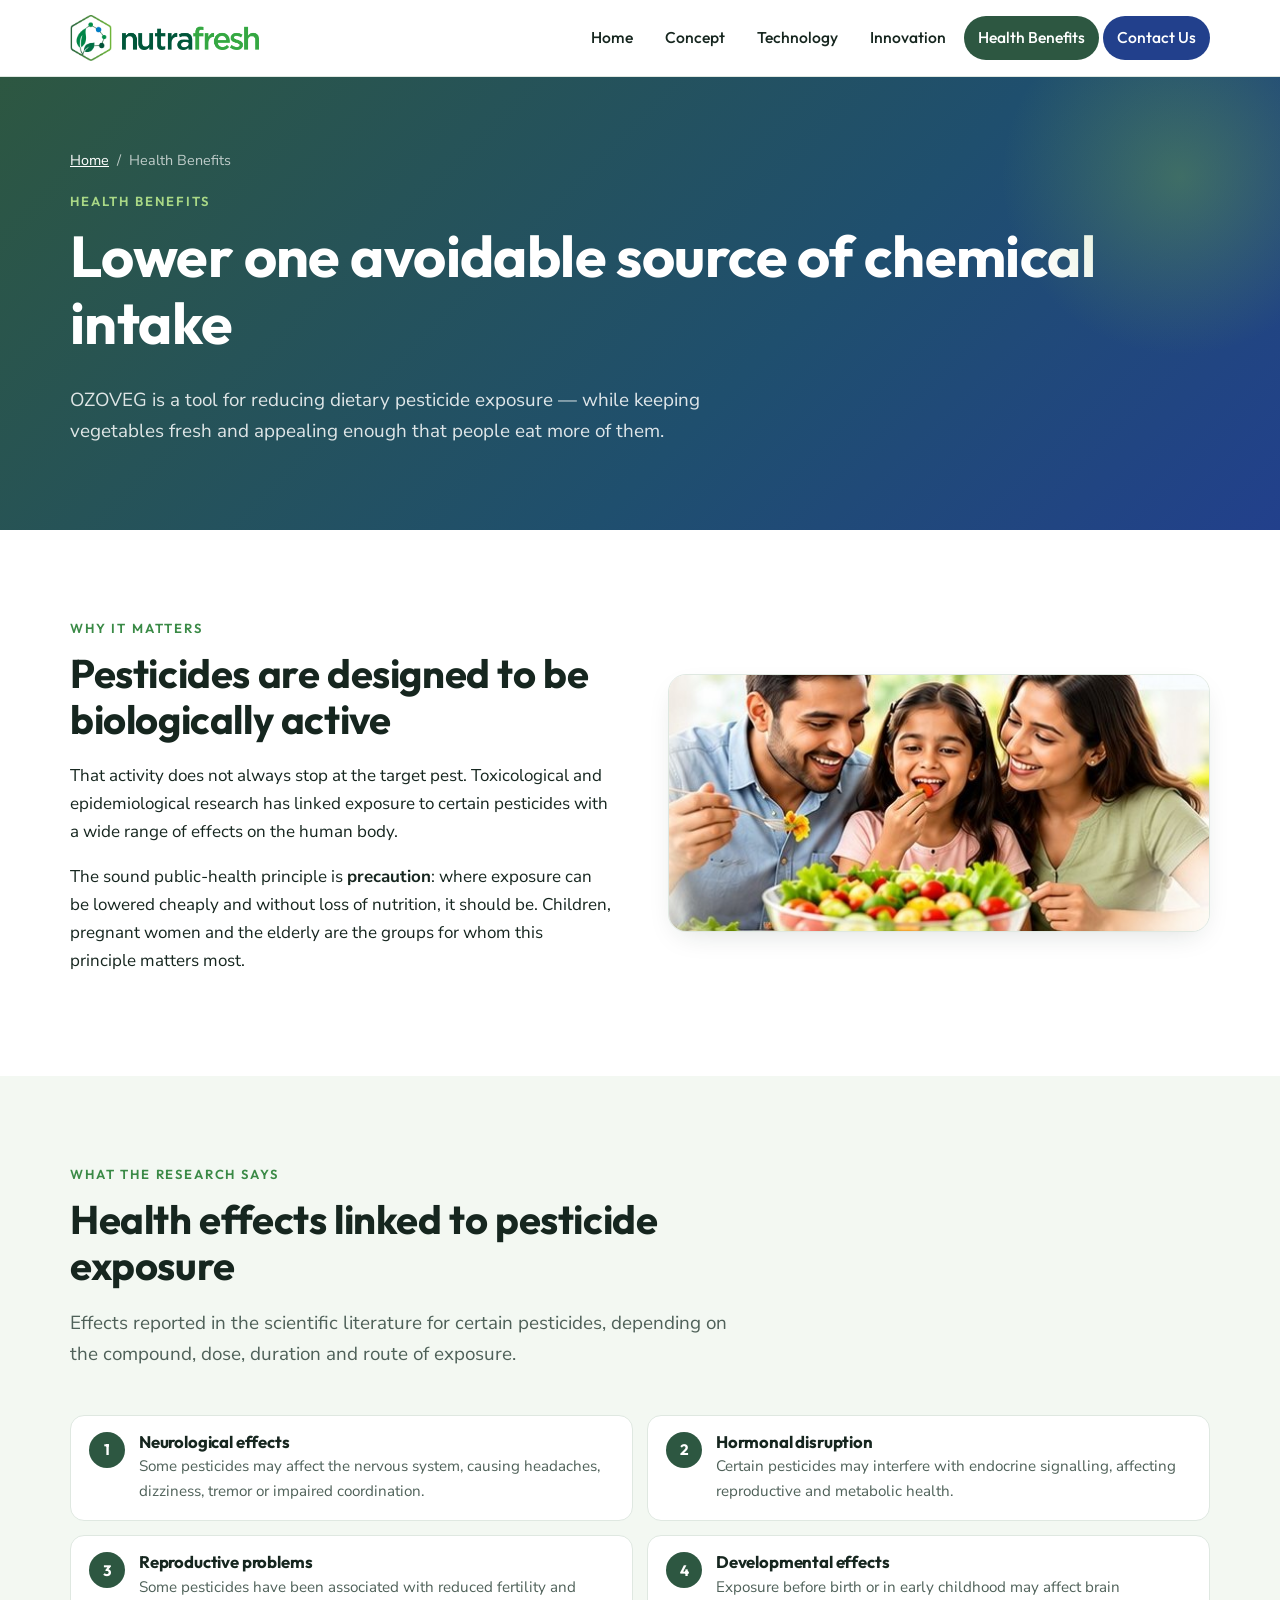
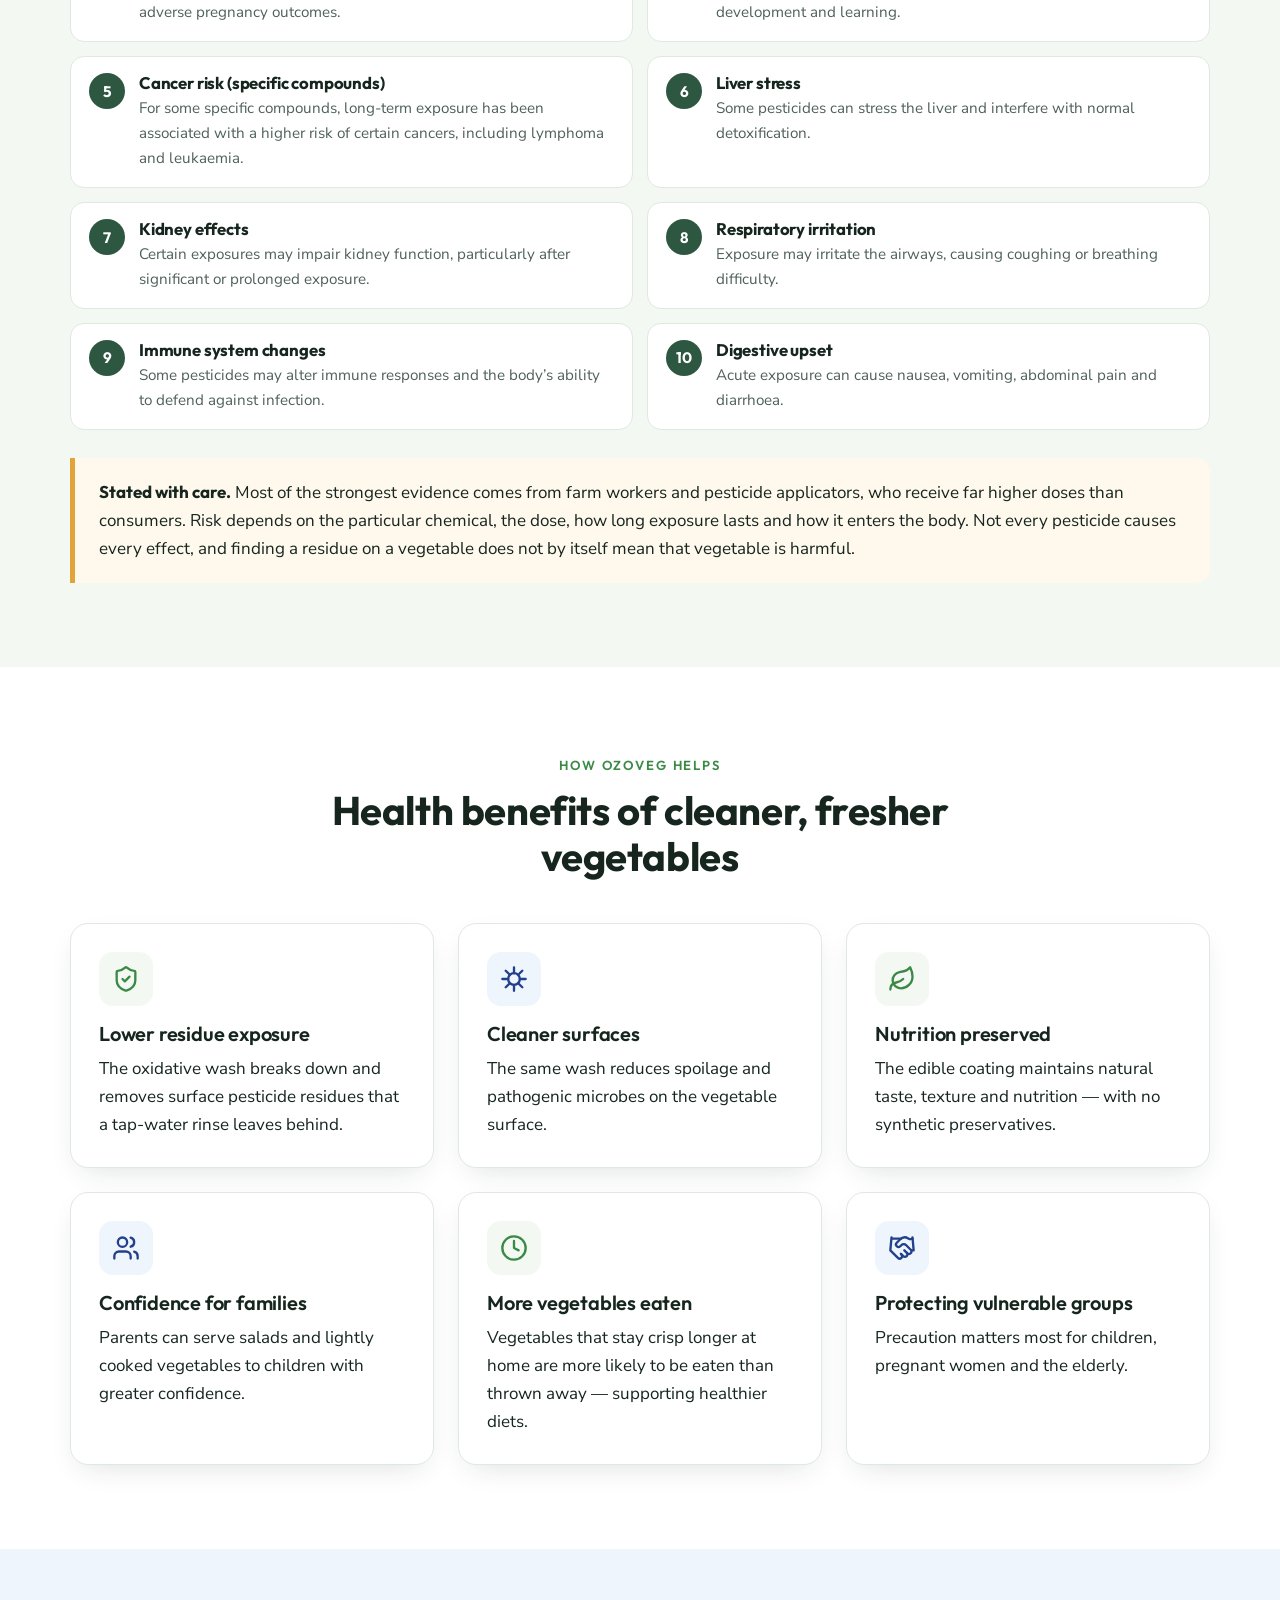
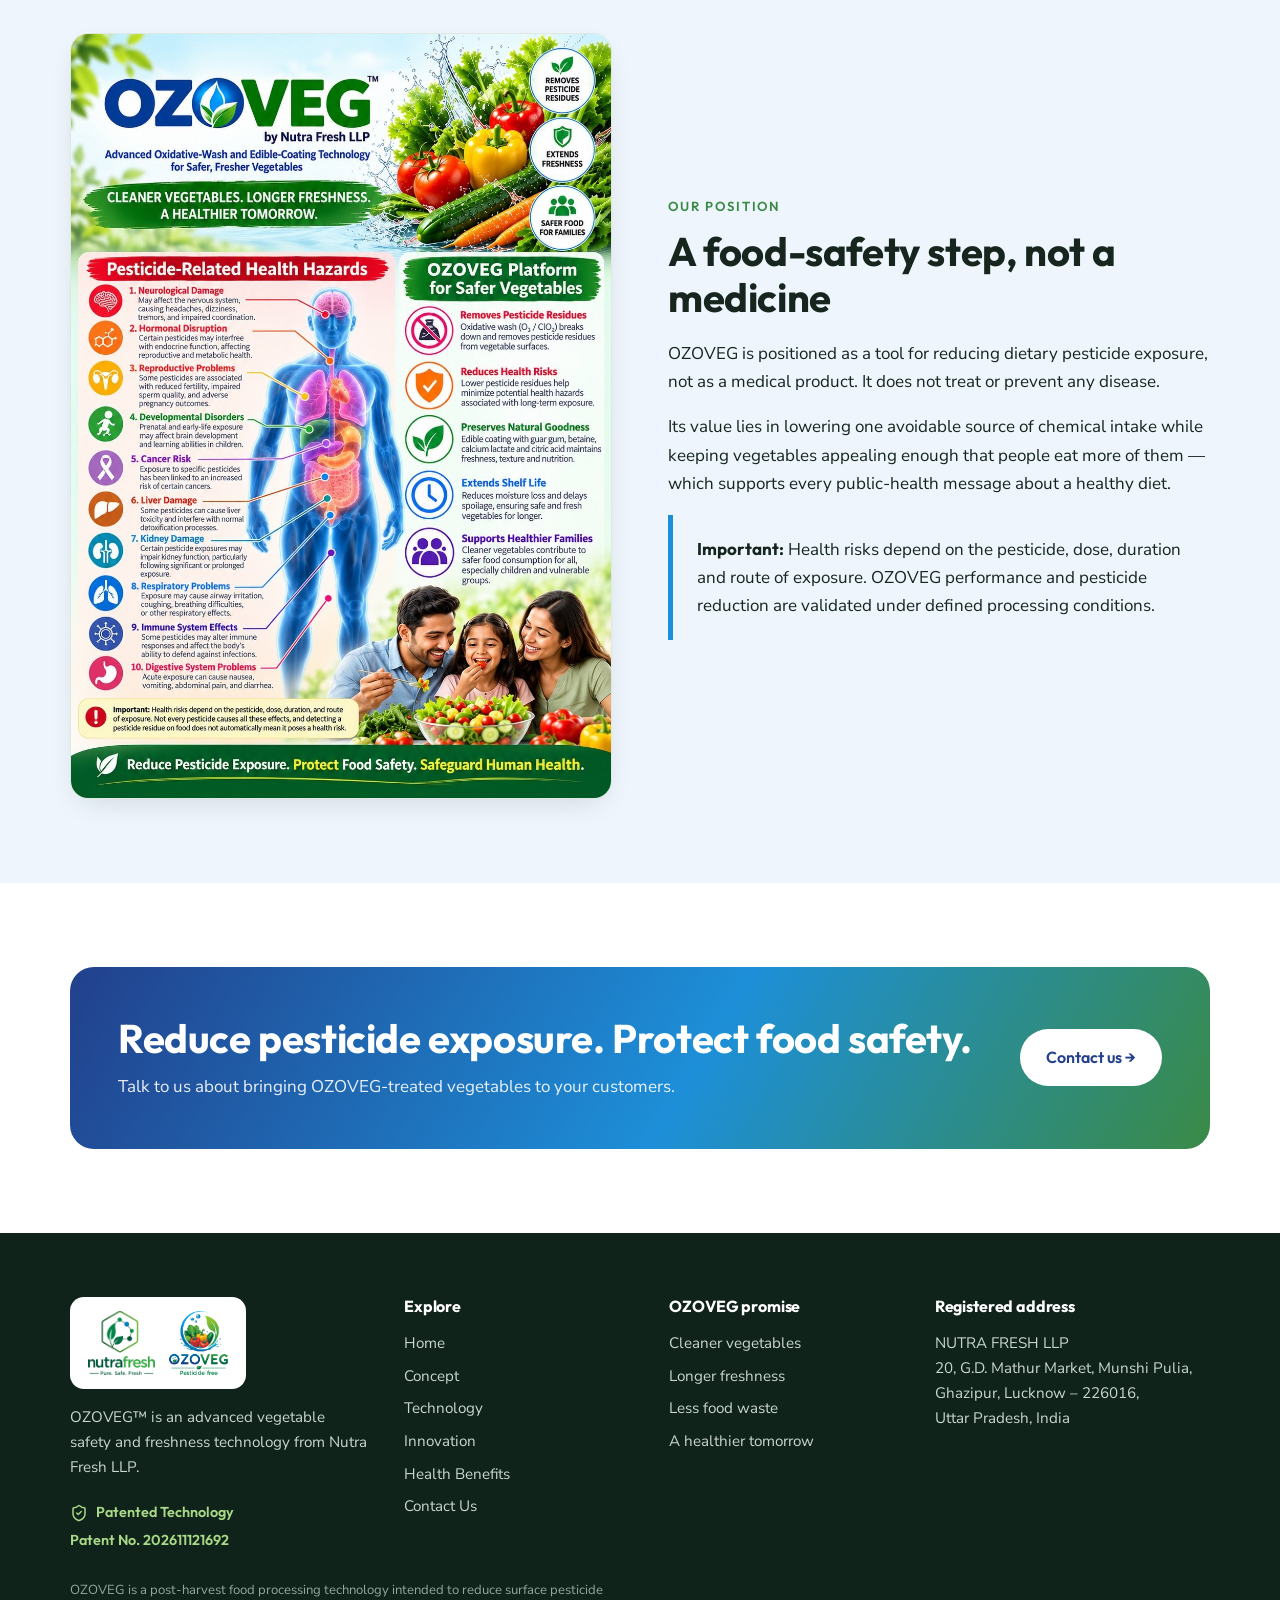
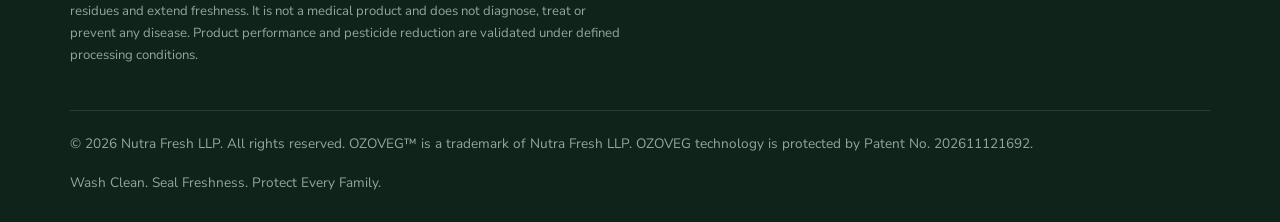
==== health-benefits.html @ 1930e8c2 "Add files via upload" ====
<!doctype html>
<html lang="en">
<head>
<meta charset="utf-8">
<meta name="viewport" content="width=device-width, initial-scale=1">
<title>Health Benefits — OZOVEG™ by Nutra Fresh LLP</title>
<meta name="description" content="Why reducing dietary pesticide exposure matters, and how OZOVEG helps families eat more fresh vegetables with greater confidence.">
<meta property="og:title" content="Health Benefits — OZOVEG™ by Nutra Fresh LLP">
<meta property="og:description" content="Why reducing dietary pesticide exposure matters, and how OZOVEG helps families eat more fresh vegetables with greater confidence.">
<meta property="og:type" content="website">
<meta property="og:image" content="assets/img/ozoveg-logo.png">
<meta name="theme-color" content="#2d5741">
<link rel="icon" type="image/png" sizes="32x32" href="assets/img/favicon-32.png">
<link rel="apple-touch-icon" href="assets/img/favicon-180.png">
<link rel="preconnect" href="https://fonts.googleapis.com">
<link rel="preconnect" href="https://fonts.gstatic.com" crossorigin>
<link href="https://fonts.googleapis.com/css2?family=Nunito+Sans:opsz,wght@6..12,400;6..12,600;6..12,700&family=Outfit:wght@500;600;700&display=swap" rel="stylesheet">
<link rel="stylesheet" href="assets/css/style.css">
</head>
<body>
<header class="site-header">
  <div class="wrap nav">
    <a class="brand" href="index.html" aria-label="Nutra Fresh LLP — home">
      <img class="ic" src="assets/img/nutrafresh-icon.png" alt="" width="240" height="265">
      <img class="wm" src="assets/img/nutrafresh-wordmark.png" alt="Nutra Fresh LLP" width="520" height="91">
    </a>
    <button class="burger" aria-label="Open menu" aria-expanded="false"><span></span></button>
    <nav aria-label="Main"><ul class="menu"><li><a href="index.html">Home</a></li><li><a href="concept.html">Concept</a></li><li><a href="technology.html">Technology</a></li><li><a href="innovation.html">Innovation</a></li><li><a href="health-benefits.html" class="active" aria-current="page">Health Benefits</a></li><li><a href="contact.html" class="cta">Contact Us</a></li></ul></nav>
  </div>
</header>
<main>
<section class="page-hero">
  <div class="wrap">
    <div class="crumbs"><a href="index.html">Home</a> &nbsp;/&nbsp; Health Benefits</div>
    <span class="eyebrow">Health benefits</span>
    <h1>Lower one avoidable source of chemical intake</h1>
    <p class="lead">OZOVEG is a tool for reducing dietary pesticide exposure &mdash; while keeping vegetables fresh and appealing enough that people eat more of them.</p>
  </div>
</section>
<section>
  <div class="wrap split">
    <div class="reveal">
      <span class="eyebrow">Why it matters</span>
      <h2>Pesticides are designed to be biologically active</h2>
      <p>That activity does not always stop at the target pest. Toxicological and epidemiological research has linked exposure to certain pesticides with a wide range of effects on the human body.</p>
      <p>The sound public-health principle is <b>precaution</b>: where exposure can be lowered cheaply and without loss of nutrition, it should be. Children, pregnant women and the elderly are the groups for whom this principle matters most.</p>
    </div>
    <figure class="figure reveal"><img src="assets/img/family.jpg" alt="Parents and child enjoying a fresh salad" width="545" height="258" loading="lazy"></figure>
  </div>
</section>

<section class="alt">
  <div class="wrap">
    <div class="section-head">
      <span class="eyebrow">What the research says</span>
      <h2>Health effects linked to pesticide exposure</h2>
      <p class="lead">Effects reported in the scientific literature for certain pesticides, depending on the compound, dose, duration and route of exposure.</p>
    </div>
    <div class="hazards"><div class="hazard reveal"><span class="n">1</span><div><h4>Neurological effects</h4><p>Some pesticides may affect the nervous system, causing headaches, dizziness, tremor or impaired coordination.</p></div></div><div class="hazard reveal"><span class="n">2</span><div><h4>Hormonal disruption</h4><p>Certain pesticides may interfere with endocrine signalling, affecting reproductive and metabolic health.</p></div></div><div class="hazard reveal"><span class="n">3</span><div><h4>Reproductive problems</h4><p>Some pesticides have been associated with reduced fertility and adverse pregnancy outcomes.</p></div></div><div class="hazard reveal"><span class="n">4</span><div><h4>Developmental effects</h4><p>Exposure before birth or in early childhood may affect brain development and learning.</p></div></div><div class="hazard reveal"><span class="n">5</span><div><h4>Cancer risk (specific compounds)</h4><p>For some specific compounds, long-term exposure has been associated with a higher risk of certain cancers, including lymphoma and leukaemia.</p></div></div><div class="hazard reveal"><span class="n">6</span><div><h4>Liver stress</h4><p>Some pesticides can stress the liver and interfere with normal detoxification.</p></div></div><div class="hazard reveal"><span class="n">7</span><div><h4>Kidney effects</h4><p>Certain exposures may impair kidney function, particularly after significant or prolonged exposure.</p></div></div><div class="hazard reveal"><span class="n">8</span><div><h4>Respiratory irritation</h4><p>Exposure may irritate the airways, causing coughing or breathing difficulty.</p></div></div><div class="hazard reveal"><span class="n">9</span><div><h4>Immune system changes</h4><p>Some pesticides may alter immune responses and the body&rsquo;s ability to defend against infection.</p></div></div><div class="hazard reveal"><span class="n">10</span><div><h4>Digestive upset</h4><p>Acute exposure can cause nausea, vomiting, abdominal pain and diarrhoea.</p></div></div></div>
    <div class="note reveal" style="margin-top:28px"><strong>Stated with care.</strong> Most of the strongest evidence comes from farm workers and pesticide applicators, who receive far higher doses than consumers. Risk depends on the particular chemical, the dose, how long exposure lasts and how it enters the body. Not every pesticide causes every effect, and finding a residue on a vegetable does not by itself mean that vegetable is harmful.</div>
  </div>
</section>

<section>
  <div class="wrap">
    <div class="section-head center">
      <span class="eyebrow">How OZOVEG helps</span>
      <h2>Health benefits of cleaner, fresher vegetables</h2>
    </div>
    <div class="grid g3">
      <div class="card  reveal"><div class="ico"><svg viewBox="0 0 24 24" fill="none" stroke="currentColor" stroke-width="2" stroke-linecap="round" stroke-linejoin="round" aria-hidden="true"><path d="M20 13c0 5-3.5 7.5-7.66 8.95a1 1 0 0 1-.67-.01C7.5 20.5 4 18 4 13V6a1 1 0 0 1 1-1c2 0 4.5-1.2 6.24-2.72a1.17 1.17 0 0 1 1.52 0C14.51 3.81 17 5 19 5a1 1 0 0 1 1 1z"/><path d="m9 12 2 2 4-4"/></svg></div><h3>Lower residue exposure</h3><p>The oxidative wash breaks down and removes surface pesticide residues that a tap-water rinse leaves behind.</p></div>
      <div class="card blue reveal"><div class="ico"><svg viewBox="0 0 24 24" fill="none" stroke="currentColor" stroke-width="2" stroke-linecap="round" stroke-linejoin="round" aria-hidden="true"><circle cx="12" cy="12" r="5"/><path d="M12 2v5M12 17v5M2 12h5M17 12h5M4.9 4.9l3.5 3.5M15.6 15.6l3.5 3.5M4.9 19.1l3.5-3.5M15.6 8.4l3.5-3.5"/></svg></div><h3>Cleaner surfaces</h3><p>The same wash reduces spoilage and pathogenic microbes on the vegetable surface.</p></div>
      <div class="card  reveal"><div class="ico"><svg viewBox="0 0 24 24" fill="none" stroke="currentColor" stroke-width="2" stroke-linecap="round" stroke-linejoin="round" aria-hidden="true"><path d="M11 20A7 7 0 0 1 9.8 6.1C15.5 5 17 4.48 19 2c1 2 2 4.18 2 8 0 5.5-4.78 10-10 10Z"/><path d="M2 21c0-3 1.85-5.36 5.08-6C9.5 14.52 12 13 13 12"/></svg></div><h3>Nutrition preserved</h3><p>The edible coating maintains natural taste, texture and nutrition &mdash; with no synthetic preservatives.</p></div>
      <div class="card blue reveal"><div class="ico"><svg viewBox="0 0 24 24" fill="none" stroke="currentColor" stroke-width="2" stroke-linecap="round" stroke-linejoin="round" aria-hidden="true"><path d="M16 21v-2a4 4 0 0 0-4-4H6a4 4 0 0 0-4 4v2"/><circle cx="9" cy="7" r="4"/><path d="M22 21v-2a4 4 0 0 0-3-3.87M16 3.13a4 4 0 0 1 0 7.75"/></svg></div><h3>Confidence for families</h3><p>Parents can serve salads and lightly cooked vegetables to children with greater confidence.</p></div>
      <div class="card  reveal"><div class="ico"><svg viewBox="0 0 24 24" fill="none" stroke="currentColor" stroke-width="2" stroke-linecap="round" stroke-linejoin="round" aria-hidden="true"><circle cx="12" cy="12" r="10"/><path d="M12 6v6l4 2"/></svg></div><h3>More vegetables eaten</h3><p>Vegetables that stay crisp longer at home are more likely to be eaten than thrown away &mdash; supporting healthier diets.</p></div>
      <div class="card blue reveal"><div class="ico"><svg viewBox="0 0 24 24" fill="none" stroke="currentColor" stroke-width="2" stroke-linecap="round" stroke-linejoin="round" aria-hidden="true"><path d="m11 17 2 2a1 1 0 1 0 3-3"/><path d="m14 14 2.5 2.5a1 1 0 1 0 3-3l-3.88-3.88a3 3 0 0 0-4.24 0l-.88.88a1 1 0 1 1-3-3l2.81-2.81a5.79 5.79 0 0 1 7.06-.87l.47.28a2 2 0 0 0 1.42.25L21 4"/><path d="m21 3 1 11h-2M3 3 2 14l6.5 6.5a1 1 0 1 0 3-3M3 4h8"/></svg></div><h3>Protecting vulnerable groups</h3><p>Precaution matters most for children, pregnant women and the elderly.</p></div>
    </div>
  </div>
</section>

<section class="alt-blue">
  <div class="wrap split">
    <figure class="figure reveal"><img src="assets/img/health-infographic.jpg" alt="Infographic: pesticide-related health hazards and the OZOVEG platform for safer vegetables" width="1055" height="1491" loading="lazy"></figure>
    <div class="reveal">
      <span class="eyebrow">Our position</span>
      <h2>A food-safety step, not a medicine</h2>
      <p>OZOVEG is positioned as a tool for reducing dietary pesticide exposure, not as a medical product. It does not treat or prevent any disease.</p>
      <p>Its value lies in lowering one avoidable source of chemical intake while keeping vegetables appealing enough that people eat more of them &mdash; which supports every public-health message about a healthy diet.</p>
      <div class="note blue"><strong>Important:</strong> Health risks depend on the pesticide, dose, duration and route of exposure. OZOVEG performance and pesticide reduction are validated under defined processing conditions.</div>
    </div>
  </div>
</section>
<section><div class="wrap"><div class="cta-band reveal">
  <div><h2>Reduce pesticide exposure. Protect food safety.</h2><p>Talk to us about bringing OZOVEG-treated vegetables to your customers.</p></div>
  <a class="btn" href="contact.html">Contact us &rarr;</a>
</div></div></section>
</main>
<footer class="site-footer">
  <div class="wrap">
    <div class="foot-grid">
      <div>
        <div class="foot-logo">
          <img src="assets/img/nutrafresh-logo.png" alt="Nutra Fresh LLP — Pure. Safe. Fresh" width="600" height="575">
          <img src="assets/img/ozoveg-logo.png" alt="OZOVEG technology" width="700" height="753">
        </div>
        <p>OZOVEG&trade; is an advanced vegetable safety and freshness technology from Nutra Fresh LLP.</p>
        <p class="foot-patent"><svg viewBox="0 0 24 24" fill="none" stroke="currentColor" stroke-width="2" stroke-linecap="round" stroke-linejoin="round" aria-hidden="true"><path d="M20 13c0 5-3.5 7.5-7.66 8.95a1 1 0 0 1-.67-.01C7.5 20.5 4 18 4 13V6a1 1 0 0 1 1-1c2 0 4.5-1.2 6.24-2.72a1.17 1.17 0 0 1 1.52 0C14.51 3.81 17 5 19 5a1 1 0 0 1 1 1z"/><path d="m9 12 2 2 4-4"/></svg> <span class="nw">Patented Technology</span><span class="nw">Patent No. 202611121692</span></p>
      </div>
      <div>
        <h4>Explore</h4>
        <ul><li><a href="index.html">Home</a></li><li><a href="concept.html">Concept</a></li><li><a href="technology.html">Technology</a></li><li><a href="innovation.html">Innovation</a></li><li><a href="health-benefits.html">Health Benefits</a></li><li><a href="contact.html">Contact Us</a></li></ul>
      </div>
      <div>
        <h4>OZOVEG promise</h4>
        <ul>
          <li>Cleaner vegetables</li>
          <li>Longer freshness</li>
          <li>Less food waste</li>
          <li>A healthier tomorrow</li>
        </ul>
      </div>
      <div>
        <h4>Registered address</h4>
        <address style="font-style:normal">NUTRA FRESH LLP<br>20, G.D. Mathur Market, Munshi Pulia,<br>Ghazipur, Lucknow – 226016,<br>Uttar Pradesh, India</address>
      </div>
    </div>
    <p class="disclaimer">OZOVEG is a post-harvest food processing technology intended to reduce surface pesticide residues and extend freshness. It is not a medical product and does not diagnose, treat or prevent any disease. Product performance and pesticide reduction are validated under defined processing conditions.</p>
    <div class="foot-bottom">
      <span>&copy; <span id="year">2026</span> Nutra Fresh LLP. All rights reserved. OZOVEG&trade; is a trademark of Nutra Fresh LLP. OZOVEG technology is protected by Patent No. 202611121692.</span>
      <span>Wash Clean. Seal Freshness. Protect Every Family.</span>
    </div>
  </div>
</footer>
<script src="assets/js/main.js"></script>
</body>
</html>
---- assets/css/style.css ----
/* OZOVEG by Nutra Fresh LLP — site styles */
:root{
  --navy:#22408c; --blue:#1d8fd8; --green:#3a8a46; --leaf:#78b043; --forest:#2d5741;
  --ink:#16261f; --muted:#4f6159; --line:#dfe8e1; --paper:#ffffff; --tint:#f3f8f2; --tint-blue:#eef5fc;
  --warn:#b8402f; --radius:18px; --shadow:0 10px 30px -12px rgba(22,38,31,.18);
  --wrap:1180px;
}
*{box-sizing:border-box}
html{scroll-behavior:smooth}
body{margin:0;font-family:"Nunito Sans",system-ui,sans-serif;color:var(--ink);background:var(--paper);line-height:1.65;font-size:17px;-webkit-font-smoothing:antialiased}
img{max-width:100%;height:auto;display:block}
a{color:var(--navy)}
h1,h2,h3,h4{font-family:"Outfit",system-ui,sans-serif;line-height:1.15;margin:0 0 .5em;letter-spacing:-.01em;color:var(--ink)}
h1{font-size:clamp(2.2rem,5vw,3.6rem);font-weight:700}
h2{font-size:clamp(1.7rem,3.4vw,2.5rem);font-weight:700}
h3{font-size:1.25rem;font-weight:600}
p{margin:0 0 1em}
.wrap{max-width:var(--wrap);margin:0 auto;padding:0 20px}
.eyebrow{display:inline-block;font-family:"Outfit",sans-serif;font-weight:600;font-size:.82rem;letter-spacing:.14em;text-transform:uppercase;color:var(--green);margin-bottom:.8em}
.lead{font-size:1.18rem;color:var(--muted);max-width:62ch}
.grad{background:linear-gradient(90deg,var(--navy),var(--blue) 45%,var(--green));-webkit-background-clip:text;background-clip:text;color:transparent}

/* Header */
.site-header{position:sticky;top:0;z-index:50;background:rgba(255,255,255,.94);backdrop-filter:blur(10px);border-bottom:1px solid var(--line)}
.nav{display:flex;align-items:center;justify-content:space-between;gap:20px;height:76px}
.brand{display:flex;align-items:center;gap:10px;text-decoration:none}
.brand img.ic{height:46px;width:auto}
.brand img.wm{height:24px;width:auto}
.menu{display:flex;gap:4px;list-style:none;margin:0;padding:0}
.menu a{display:block;padding:9px 14px;border-radius:999px;text-decoration:none;color:var(--ink);font-family:"Outfit",sans-serif;font-weight:500;font-size:.98rem;transition:background .2s,color .2s}
.menu a:hover{background:var(--tint)}
.menu a.active{background:var(--forest);color:#fff}
.menu a.cta{background:var(--navy);color:#fff}
.menu a.cta:hover{background:var(--blue)}
.menu a.cta.active{background:var(--blue)}
.burger{display:none;background:none;border:1px solid var(--line);border-radius:10px;width:44px;height:44px;cursor:pointer;align-items:center;justify-content:center}
.burger span,.burger span::before,.burger span::after{display:block;width:20px;height:2px;background:var(--ink);position:relative;content:"";transition:.25s}
.burger span::before{position:absolute;top:-6px}.burger span::after{position:absolute;top:6px}
.nav-open .burger span{background:transparent}
.nav-open .burger span::before{top:0;transform:rotate(45deg)}
.nav-open .burger span::after{top:0;transform:rotate(-45deg)}

/* Buttons */
.btn{display:inline-flex;align-items:center;gap:8px;padding:13px 24px;border-radius:999px;font-family:"Outfit",sans-serif;font-weight:600;text-decoration:none;border:2px solid transparent;cursor:pointer;font-size:1rem;transition:transform .15s,background .2s}
.btn:hover{transform:translateY(-1px)}
.btn-primary{background:var(--green);color:#fff}
.btn-primary:hover{background:var(--forest)}
.btn-ghost{border-color:var(--navy);color:var(--navy);background:transparent}
.btn-ghost:hover{background:var(--navy);color:#fff}
.btn-row{display:flex;flex-wrap:wrap;gap:12px;margin-top:1.4em}

/* Hero */
.hero{position:relative;overflow:hidden;background:radial-gradient(1200px 500px at 85% 10%,#e3f1fb 0,transparent 60%),radial-gradient(900px 500px at 0% 100%,#e9f5e3 0,transparent 60%),#fbfdfb}
.hero-grid{display:grid;grid-template-columns:1.1fr .9fr;gap:40px;align-items:center;padding-top:72px;padding-bottom:80px}
.hero .tm{font-size:.5em;vertical-align:super}
.hero-logo{max-width:420px;margin-left:auto;filter:drop-shadow(0 20px 30px rgba(34,64,140,.15))}
.tagline-band{display:inline-block;background:var(--green);color:#fff;font-family:"Outfit",sans-serif;font-weight:600;padding:8px 18px;border-radius:8px;letter-spacing:.02em;margin-bottom:1.2em;font-size:.95rem}
.page-hero{background:linear-gradient(135deg,var(--forest),#1f4f6e 60%,var(--navy));color:#fff;padding:72px 0 64px;position:relative;overflow:hidden}
.page-hero::after{content:"";position:absolute;right:-80px;top:-80px;width:360px;height:360px;border-radius:50%;background:radial-gradient(circle,rgba(120,176,67,.35),transparent 70%)}
.page-hero h1{color:#fff}
.page-hero .lead{color:rgba(255,255,255,.85)}
.page-hero .eyebrow{color:#a9d886}
.crumbs{font-size:.9rem;color:rgba(255,255,255,.7);margin-bottom:1em}
.crumbs a{color:#fff}

/* Sections */
section{padding:84px 0}
.alt{background:var(--tint)}
.alt-blue{background:var(--tint-blue)}
.section-head{max-width:720px;margin-bottom:44px}
.section-head.center{margin-left:auto;margin-right:auto;text-align:center}
.section-head.center .lead{margin:0 auto}
.grid{display:grid;gap:24px}
.g2{grid-template-columns:repeat(2,1fr)}
.g3{grid-template-columns:repeat(3,1fr)}
.g4{grid-template-columns:repeat(4,1fr)}
.split{display:grid;grid-template-columns:1fr 1fr;gap:56px;align-items:center}
.card{background:#fff;border:1px solid var(--line);border-radius:var(--radius);padding:28px;box-shadow:var(--shadow)}
.card p:last-child{margin-bottom:0}
.card .ico{width:54px;height:54px;border-radius:14px;display:grid;place-items:center;margin-bottom:16px;background:var(--tint);color:var(--green)}
.card .ico svg{width:28px;height:28px}
.card.problem .ico{background:#fdecea;color:var(--warn)}
.card.blue .ico{background:var(--tint-blue);color:var(--navy)}
.figure{border-radius:var(--radius);overflow:hidden;box-shadow:var(--shadow);border:1px solid var(--line);background:#fff}
.figure figcaption{padding:14px 18px;font-size:.92rem;color:var(--muted);border-top:1px solid var(--line)}
figure{margin:0}

/* Stages */
.stages{display:grid;grid-template-columns:1fr 1fr;gap:24px}
.stage{border-radius:var(--radius);padding:30px;border:1px solid var(--line)}
.stage.clean{background:linear-gradient(180deg,#eaf3fc,#fff)}
.stage.protect{background:linear-gradient(180deg,#eaf5e6,#fff)}
.stage .tag{display:inline-block;font-family:"Outfit",sans-serif;font-weight:700;color:#fff;padding:6px 14px;border-radius:8px;margin-bottom:14px}
.stage.clean .tag{background:var(--navy)}
.stage.protect .tag{background:var(--forest)}
.stage ol{margin:0;padding-left:1.2em}
.stage li{margin-bottom:.4em}

/* Steps timeline */
.steps{display:grid;grid-template-columns:repeat(3,1fr);gap:20px;counter-reset:s}
.step{position:relative;background:#fff;border:1px solid var(--line);border-radius:var(--radius);padding:26px 24px 24px;box-shadow:var(--shadow)}
.step .num{font-family:"Outfit",sans-serif;font-weight:700;font-size:.85rem;letter-spacing:.1em;text-transform:uppercase}
.step.s-clean .num{color:var(--navy)}
.step.s-protect .num{color:var(--green)}
.step h3{margin-top:6px}
.step p{margin:0;color:var(--muted);font-size:.98rem}
.step::before{content:"";position:absolute;left:0;top:0;bottom:0;width:5px;border-radius:var(--radius) 0 0 var(--radius)}
.step.s-clean::before{background:var(--blue)}
.step.s-protect::before{background:var(--leaf)}

/* Lists */
.check{list-style:none;padding:0;margin:0}
.check li{position:relative;padding-left:32px;margin-bottom:.7em}
.check li::before{content:"";position:absolute;left:0;top:.3em;width:20px;height:20px;border-radius:50%;background:var(--green) url("data:image/svg+xml,%3Csvg xmlns='http://www.w3.org/2000/svg' viewBox='0 0 24 24' fill='none' stroke='white' stroke-width='3.2' stroke-linecap='round' stroke-linejoin='round'%3E%3Cpath d='M5 12l5 5L20 7'/%3E%3C/svg%3E") center/12px no-repeat}

/* Hazard list */
.hazards{display:grid;grid-template-columns:repeat(2,1fr);gap:14px}
.hazard{display:flex;gap:14px;align-items:flex-start;background:#fff;border:1px solid var(--line);border-radius:14px;padding:16px 18px}
.hazard .n{flex:0 0 36px;height:36px;border-radius:50%;display:grid;place-items:center;font-family:"Outfit",sans-serif;font-weight:700;color:#fff;background:var(--forest);font-size:.95rem}
.hazard h4{margin:0 0 .2em;font-size:1.05rem}
.hazard p{margin:0;font-size:.95rem;color:var(--muted)}

.note{border-left:5px solid #e0a43a;background:#fff8ec;padding:20px 24px;border-radius:0 14px 14px 0}
.note.blue{border-color:var(--blue);background:var(--tint-blue)}
.note strong{font-family:"Outfit",sans-serif}

.quote{font-family:"Outfit",sans-serif;font-size:clamp(1.4rem,3vw,2rem);font-weight:600;line-height:1.3;text-align:center;max-width:820px;margin:0 auto}

/* Stats-like pillars */
.pillars{display:grid;grid-template-columns:repeat(4,1fr);gap:0;border:1px solid var(--line);border-radius:var(--radius);overflow:hidden;background:#fff}
.pillar{padding:26px 22px;border-right:1px solid var(--line)}
.pillar:last-child{border-right:0}
.pillar b{display:block;font-family:"Outfit",sans-serif;font-size:1.15rem;margin-bottom:4px;color:var(--forest)}
.pillar span{color:var(--muted);font-size:.95rem}

/* CTA band */
.cta-band{background:linear-gradient(120deg,var(--navy),var(--blue) 55%,var(--green));color:#fff;border-radius:24px;padding:48px;display:flex;align-items:center;justify-content:space-between;gap:24px;flex-wrap:wrap}
.cta-band h2{color:#fff;margin:0 0 .3em}
.cta-band p{margin:0;opacity:.9}
.cta-band .btn{background:#fff;color:var(--navy)}

/* Contact */
.contact-grid{display:grid;grid-template-columns:.9fr 1.1fr;gap:32px;align-items:start}
.info-item{display:flex;gap:16px;margin-bottom:22px}
.info-item .ico{flex:0 0 48px;height:48px;border-radius:12px;background:var(--tint);color:var(--green);display:grid;place-items:center}
.info-item .ico svg{width:24px;height:24px}
.info-item h4{margin:0 0 .2em;font-size:1rem}
.info-item address,.info-item p{font-style:normal;margin:0;color:var(--muted)}
form .row{display:grid;grid-template-columns:1fr 1fr;gap:16px}
label{display:block;font-weight:700;font-size:.92rem;margin:0 0 6px}
input,select,textarea{width:100%;font:inherit;padding:12px 14px;border:1.5px solid var(--line);border-radius:12px;background:#fff;color:var(--ink);margin-bottom:16px}
input:focus,select:focus,textarea:focus{outline:none;border-color:var(--blue);box-shadow:0 0 0 4px rgba(29,143,216,.12)}
textarea{min-height:140px;resize:vertical}
.form-msg{display:none;margin-top:12px;padding:12px 16px;border-radius:12px;background:var(--tint);color:var(--forest);font-weight:600}
.map{border-radius:var(--radius);overflow:hidden;border:1px solid var(--line);box-shadow:var(--shadow);height:380px}
.map iframe{width:100%;height:100%;border:0}

/* Footer */
.site-footer{background:#10231b;color:#c9d6cf;padding:64px 0 28px;font-size:.95rem}
.foot-grid{display:grid;grid-template-columns:1.3fr 1fr 1fr 1.2fr;gap:36px}
.site-footer h4{color:#fff;font-size:1rem;margin-bottom:1em}
.site-footer a{color:#c9d6cf;text-decoration:none}
.site-footer a:hover{color:#fff}
.site-footer ul{list-style:none;margin:0;padding:0}
.site-footer li{margin-bottom:.5em}
.foot-logo{background:#fff;border-radius:14px;padding:14px 18px;display:inline-flex;align-items:center;gap:14px;margin-bottom:16px}
.foot-logo img{height:64px;width:auto}
.foot-bottom{border-top:1px solid rgba(255,255,255,.12);margin-top:44px;padding-top:22px;display:flex;justify-content:space-between;gap:16px;flex-wrap:wrap;font-size:.85rem;color:#93a69c}
.disclaimer{font-size:.82rem;color:#93a69c;margin-top:1em;max-width:70ch}

/* Reveal */
.reveal{opacity:0;transform:translateY(18px);transition:opacity .6s ease,transform .6s ease}
.reveal.in{opacity:1;transform:none}
@media (prefers-reduced-motion:reduce){.reveal{opacity:1;transform:none;transition:none}html{scroll-behavior:auto}}

/* Responsive */
@media (max-width:1020px){
  .g4,.pillars{grid-template-columns:repeat(2,1fr)}
  .pillar:nth-child(2){border-right:0}.pillar:nth-child(-n+2){border-bottom:1px solid var(--line)}
  .foot-grid{grid-template-columns:1fr 1fr}
  .steps{grid-template-columns:repeat(2,1fr)}
}
@media (max-width:900px){
  .burger{display:inline-flex}
  .menu{position:absolute;left:0;right:0;top:76px;flex-direction:column;background:#fff;border-bottom:1px solid var(--line);padding:12px 16px 18px;display:none;box-shadow:0 20px 30px -20px rgba(0,0,0,.2)}
  .nav-open .menu{display:flex}
  .menu a{padding:12px 16px;border-radius:12px}
  .hero-grid,.split,.contact-grid{grid-template-columns:1fr}
  .hero-grid{padding-top:48px;padding-bottom:56px}
  .hero-logo{margin:0 auto;max-width:300px}
  .g3,.stages,.hazards{grid-template-columns:1fr}
  .g2{grid-template-columns:1fr}
}
@media (max-width:600px){
  body{font-size:16px}
  .wrap{padding:0 16px}
  section{padding:60px 0}
  .g4,.pillars,.steps,.foot-grid,form .row{grid-template-columns:1fr}
  .pillar{border-right:0;border-bottom:1px solid var(--line)}
  .pillar:last-child{border-bottom:0}
  .cta-band{padding:32px 24px}
  .brand img.ic{height:40px}.brand img.wm{height:20px}
}

/* Patent highlight */
.patent-badge{display:inline-flex;align-items:center;gap:12px;background:#fff;border:2px solid var(--forest);border-radius:14px;padding:10px 18px 10px 12px;box-shadow:var(--shadow);text-decoration:none;color:var(--ink);margin-top:1.4em}
.patent-badge .seal{flex:none;width:40px;height:40px;border-radius:50%;display:grid;place-items:center;background:linear-gradient(135deg,var(--forest),var(--green));color:#fff}
.patent-badge .seal svg{width:22px;height:22px}
.patent-badge .pt-label{display:block;font-family:"Outfit",sans-serif;font-weight:700;font-size:.78rem;letter-spacing:.14em;text-transform:uppercase;color:var(--green);line-height:1.2}
.patent-badge .pt-no{display:block;font-family:"Outfit",sans-serif;font-weight:700;font-size:1.08rem;color:var(--navy);line-height:1.3;letter-spacing:.01em}
.page-hero .patent-badge{background:rgba(255,255,255,.1);border-color:rgba(169,216,134,.7);color:#fff;box-shadow:none;backdrop-filter:blur(4px)}
.page-hero .patent-badge .pt-label{color:#a9d886}
.page-hero .patent-badge .pt-no{color:#fff}
.patent-band{padding:0;background:linear-gradient(90deg,var(--forest),#1f4f6e 55%,var(--navy));color:#fff}
.patent-band .wrap{display:flex;align-items:center;justify-content:center;gap:14px 28px;flex-wrap:wrap;padding-top:22px;padding-bottom:22px;text-align:center}
.patent-band .pb-title{font-family:"Outfit",sans-serif;font-weight:700;font-size:1.15rem;display:inline-flex;align-items:center;gap:10px}
.patent-band .pb-title svg{width:26px;height:26px;color:#a9d886}
.patent-band .pb-no{font-family:"Outfit",sans-serif;font-weight:600;background:rgba(255,255,255,.14);border:1px solid rgba(255,255,255,.3);border-radius:999px;padding:6px 16px;letter-spacing:.02em}
.patent-band .pb-text{color:rgba(255,255,255,.85);font-size:.95rem}
.card.patent{border:2px solid var(--forest);background:linear-gradient(180deg,#fff,var(--tint))}
.card.patent .pt-no{display:inline-block;margin-top:.4em;font-family:"Outfit",sans-serif;font-weight:700;color:var(--navy);background:var(--tint-blue);border-radius:8px;padding:4px 10px}
.foot-patent{display:inline-flex;align-items:center;gap:8px;margin-top:.4em;font-family:"Outfit",sans-serif;font-weight:600;font-size:.9rem;color:#a9d886}
.foot-patent svg{width:18px;height:18px}
@media (max-width:640px){.patent-badge .pt-no{font-size:1rem}.patent-band .pb-title{font-size:1.05rem}}
#patent{scroll-margin-top:100px}
.foot-patent{align-items:flex-start;flex-wrap:wrap;gap:4px 8px}.foot-patent svg{margin-top:3px}.foot-patent .nw{white-space:nowrap}
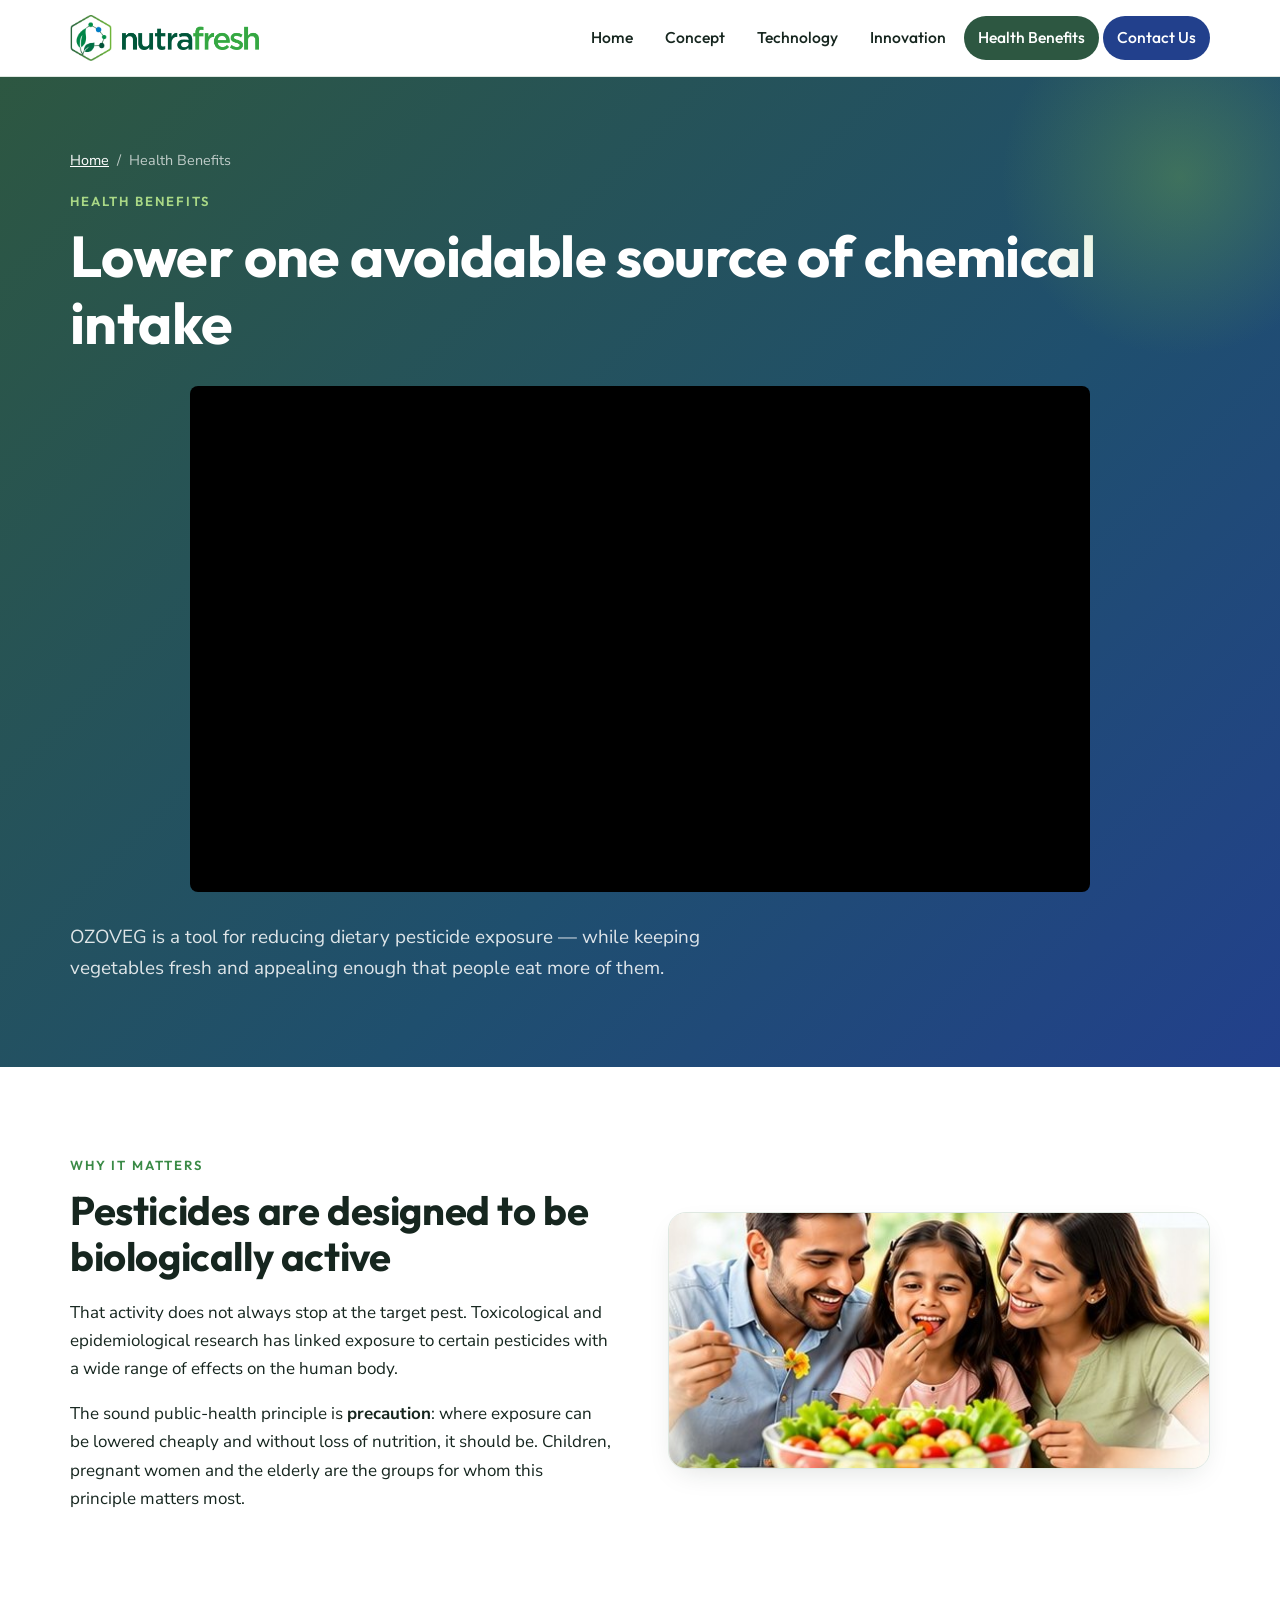
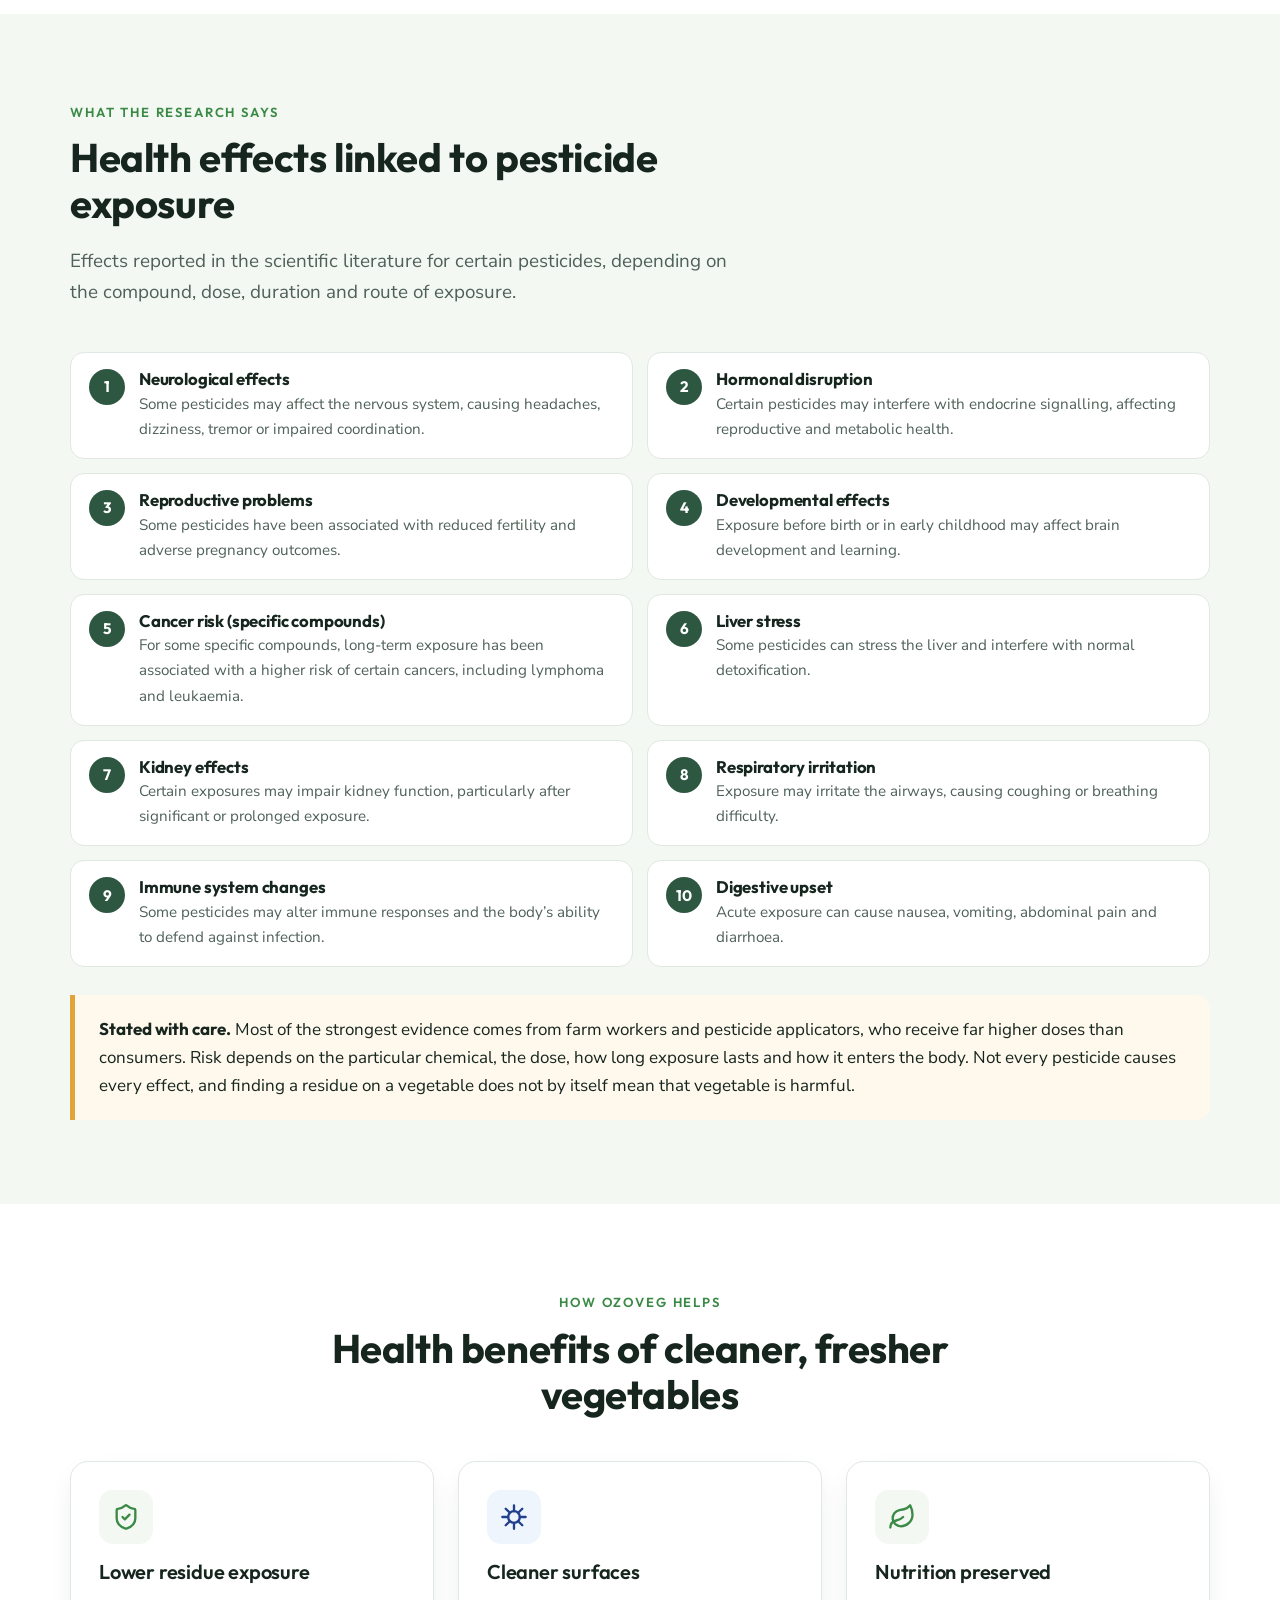
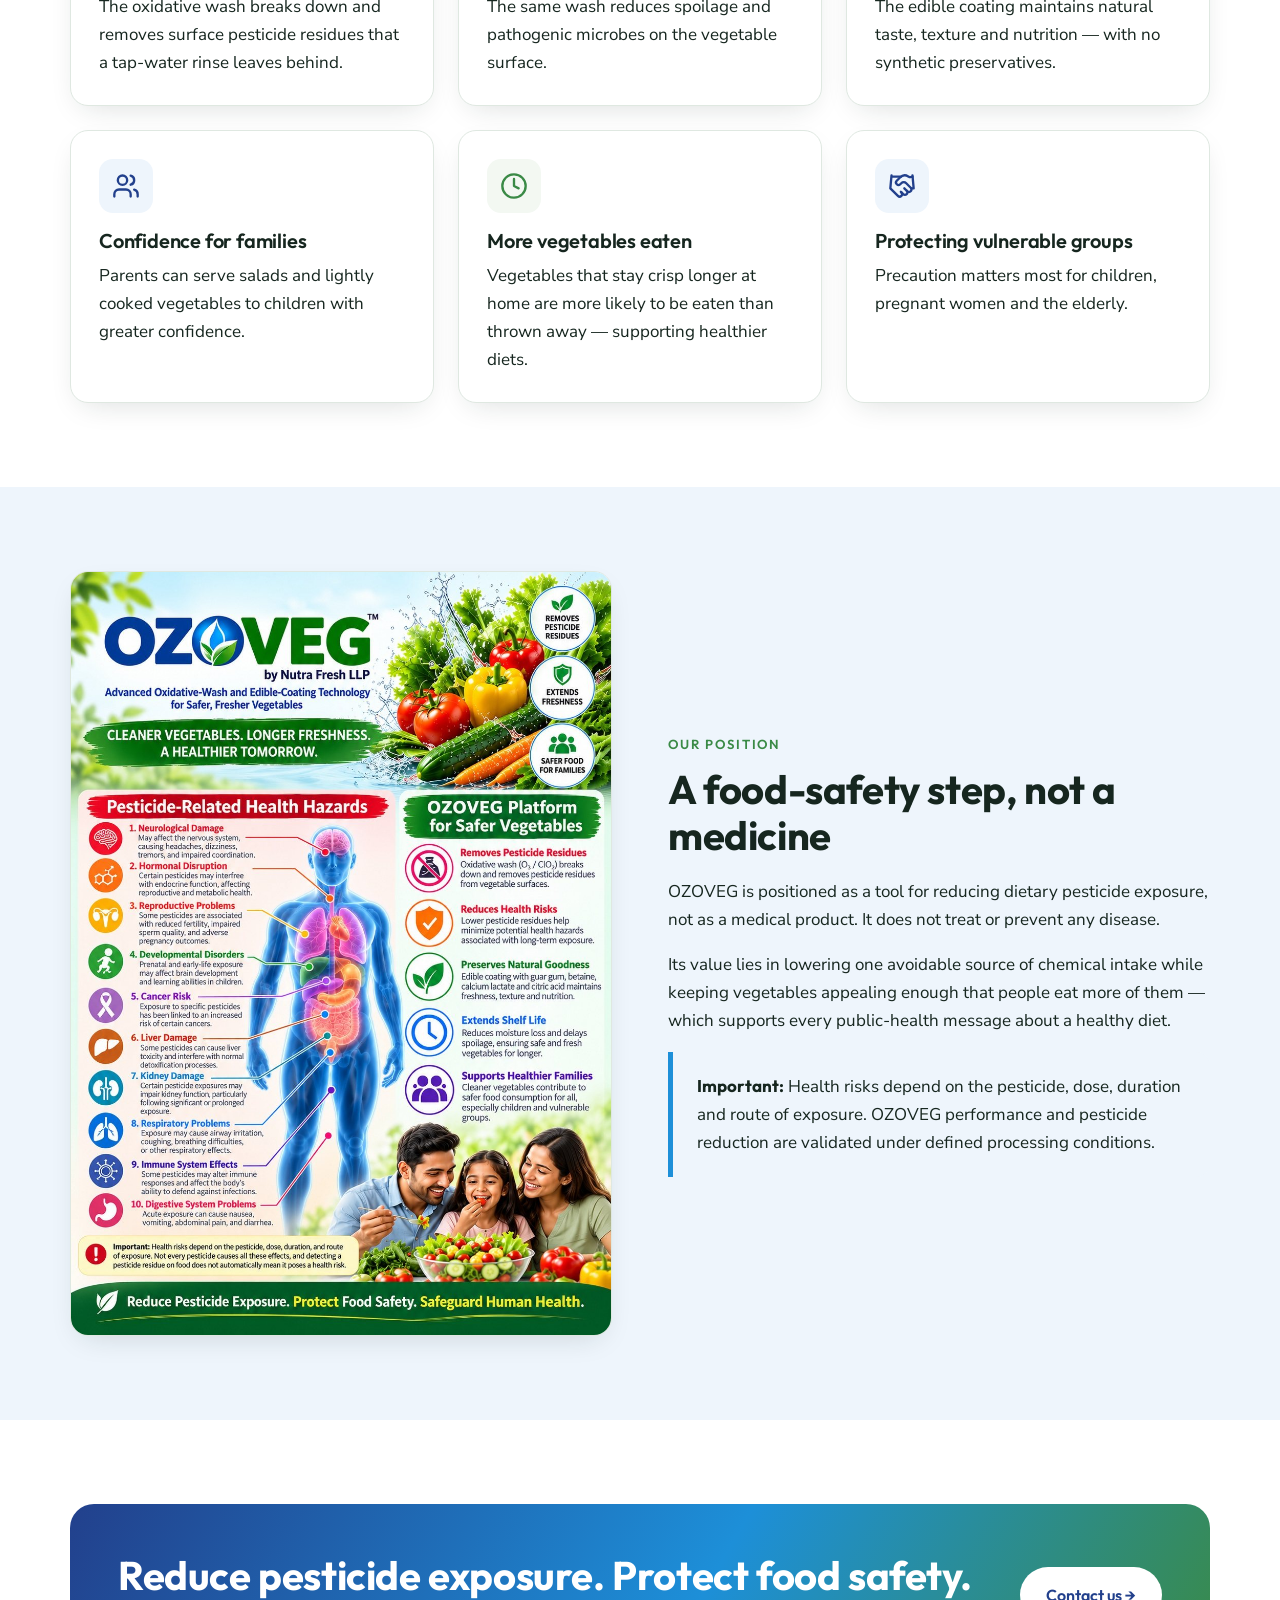
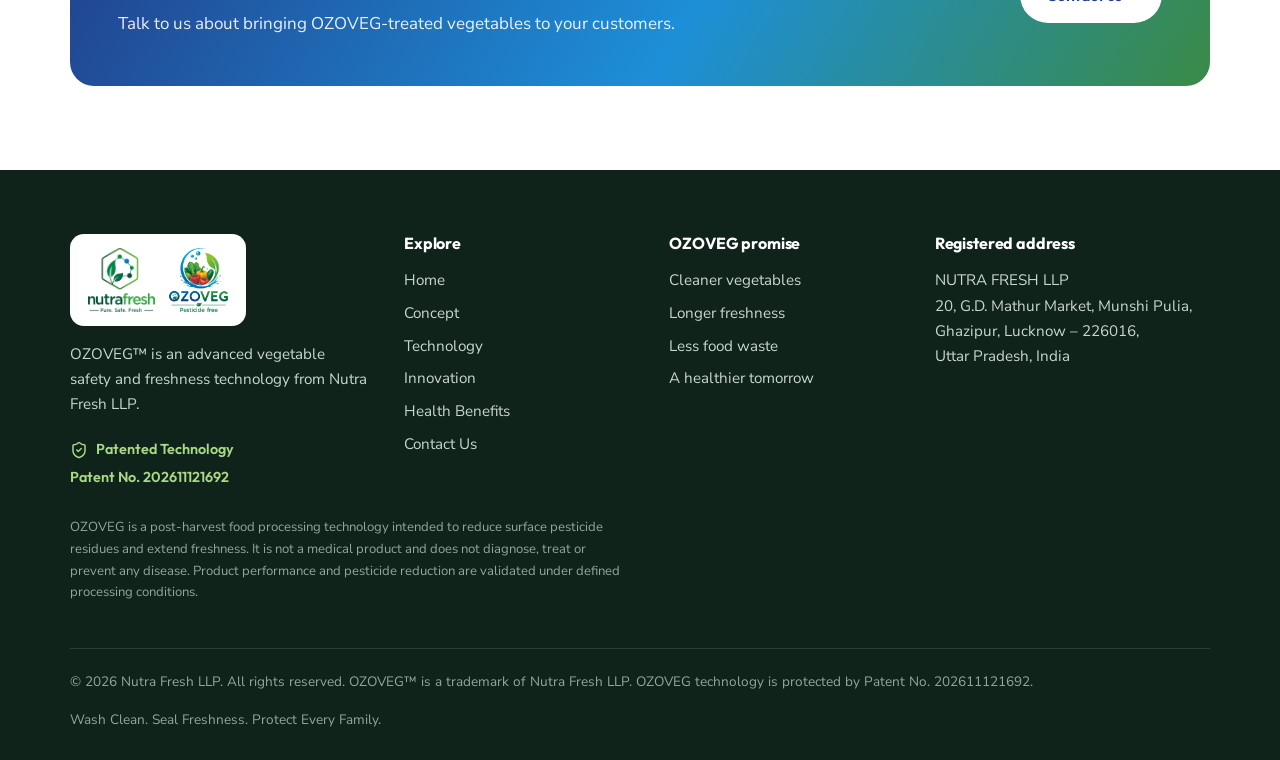
==== commit b5a089b1: "Update health-benefits.html" ====
--- a/health-benefits.html
+++ b/health-benefits.html
@@ -34,6 +34,14 @@
     <div class="crumbs"><a href="index.html">Home</a> &nbsp;/&nbsp; Health Benefits</div>
     <span class="eyebrow">Health benefits</span>
     <h1>Lower one avoidable source of chemical intake</h1>
+   <div class="video-container">
+  <iframe 
+    src="https://www.youtube-nocookie.com/embed/FBDSGfY9SwU?si=HljyAGeO7xoCkFa8&amp;controls=0" 
+    title="YouTube video player" 
+    allow="accelerometer; autoplay; clipboard-write; encrypted-media" 
+    allowfullscreen>
+  </iframe>
+</div>
     <p class="lead">OZOVEG is a tool for reducing dietary pesticide exposure &mdash; while keeping vegetables fresh and appealing enough that people eat more of them.</p>
   </div>
 </section>
--- a/assets/css/style.css
+++ b/assets/css/style.css
@@ -19,7 +19,23 @@
 .eyebrow{display:inline-block;font-family:"Outfit",sans-serif;font-weight:600;font-size:.82rem;letter-spacing:.14em;text-transform:uppercase;color:var(--green);margin-bottom:.8em}
 .lead{font-size:1.18rem;color:var(--muted);max-width:62ch}
 .grad{background:linear-gradient(90deg,var(--navy),var(--blue) 45%,var(--green));-webkit-background-clip:text;background-clip:text;color:transparent}
-
+/* Video */
+.video-container {
+  width: 100%;
+  max-width: 900px;
+  margin: 30px auto;
+  border-radius: 8px;
+  overflow: hidden;
+  background: #000; /* Prevents background bleeding */
+}
+
+.video-container iframe {
+  display: block; /* Removes inline spacing gaps */
+  width: 100%;
+  aspect-ratio: 16 / 9;
+  height: auto;
+  border: 0;
+}
 /* Header */
 .site-header{position:sticky;top:0;z-index:50;background:rgba(255,255,255,.94);backdrop-filter:blur(10px);border-bottom:1px solid var(--line)}
 .nav{display:flex;align-items:center;justify-content:space-between;gap:20px;height:76px}
